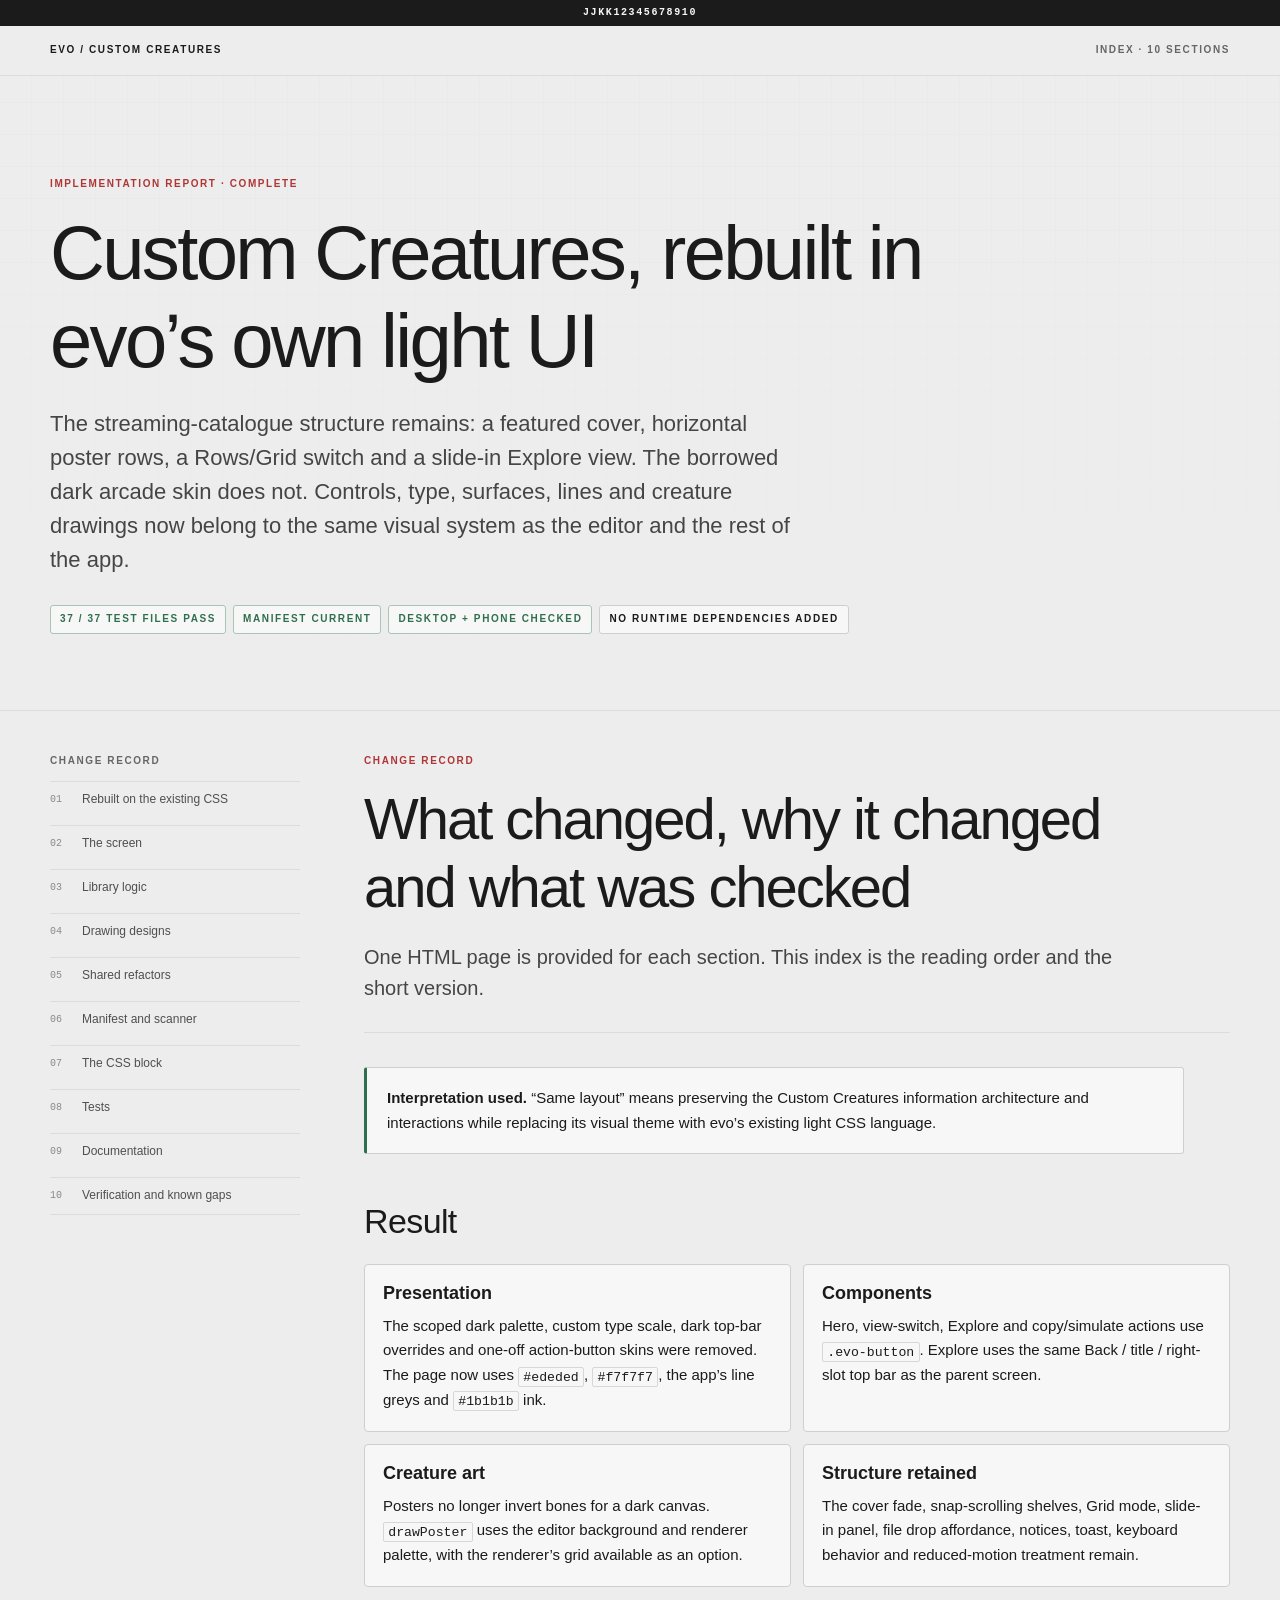
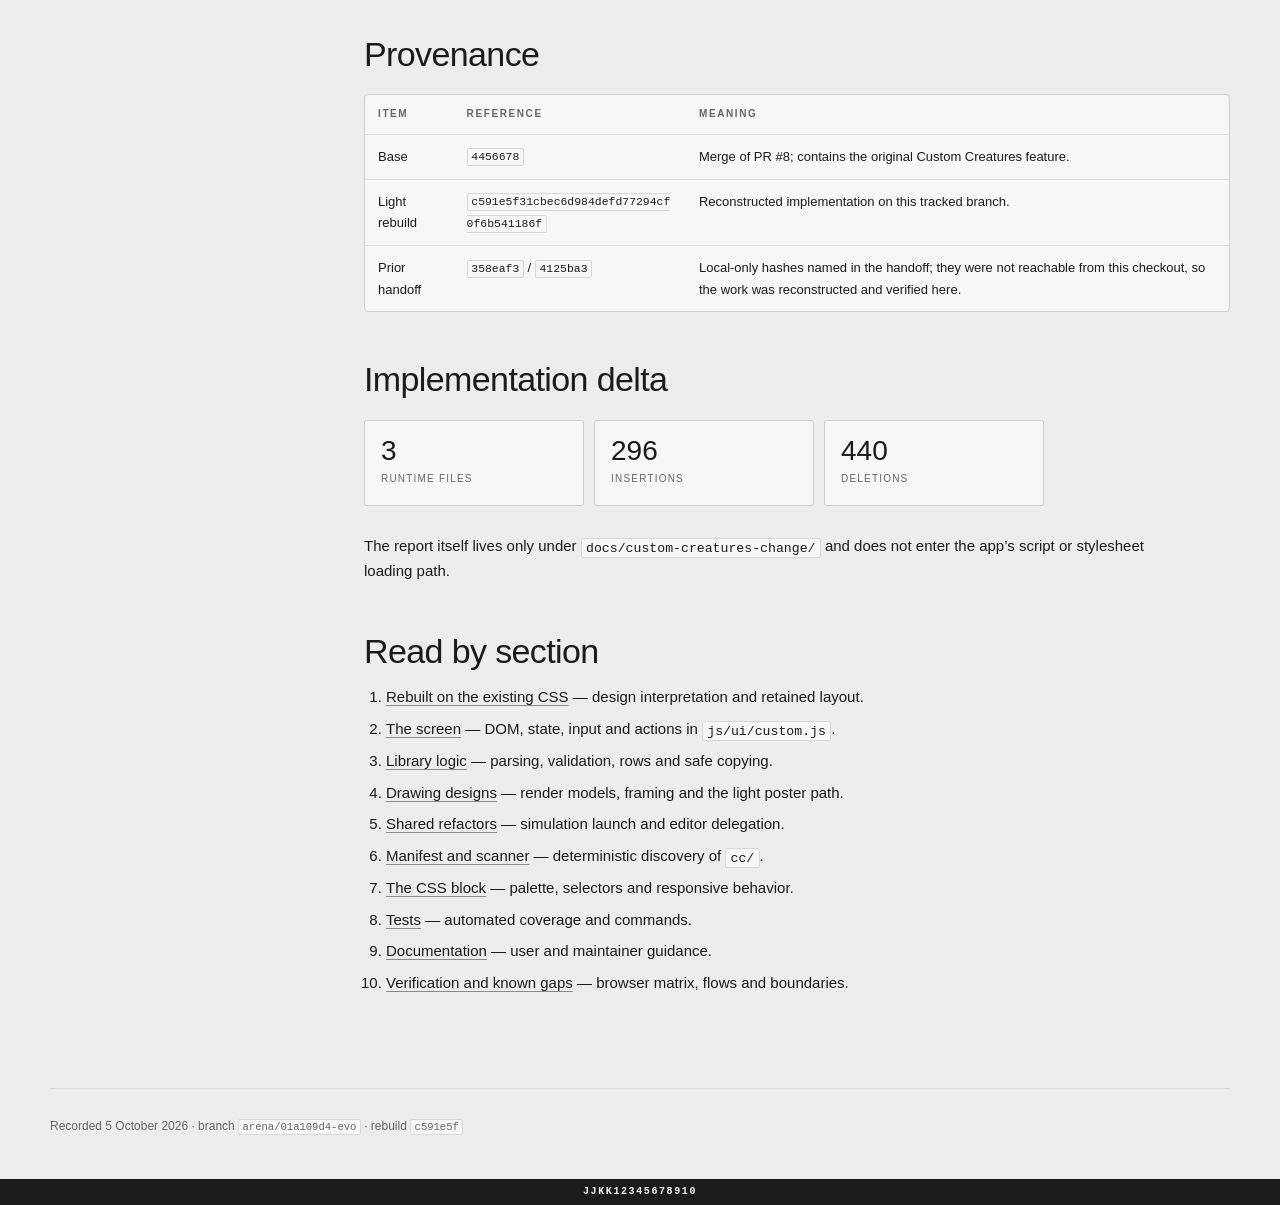
==== docs/custom-creatures-change/index.html @ 7d6d7dc3 "Document the Custom Creatures rebuild by section Co-authored-by: arena-agent <297053741+arena-agent@" ====
<!DOCTYPE html>
<html lang="en">
<head>
  <meta charset="utf-8">
  <meta name="viewport" content="width=device-width, initial-scale=1">
  <meta name="theme-color" content="#ededed">
  <title>Overview — Custom Creatures change record</title>
  <meta name="description" content="Change record for evo's light-theme Custom Creatures rebuild.">
  <link rel="stylesheet" href="report.css">
</head>
<body>
  <div class="marker" data-position="start">jjkk12345678910</div>
  <header class="report-bar">
    <a class="brand" href="index.html">EVO / Custom Creatures</a>
    <span class="report-position">Index · 10 sections</span>
  </header>

<section class="hero">
  <div class="hero-inner">
    <p class="eyebrow">Implementation report · complete</p>
    <h1>Custom Creatures, rebuilt in evo’s own light UI</h1>
    <p class="hero-lead">The streaming-catalogue structure remains: a featured cover, horizontal poster rows, a Rows/Grid switch and a slide-in Explore view. The borrowed dark arcade skin does not. Controls, type, surfaces, lines and creature drawings now belong to the same visual system as the editor and the rest of the app.</p>
    <div class="hero-meta" role="group" aria-label="Status">
      <span class="status pass">37 / 37 test files pass</span>
      <span class="status pass">Manifest current</span>
      <span class="status pass">Desktop + phone checked</span>
      <span class="status">No runtime dependencies added</span>
    </div>
  </div>
</section>
<div class="report-shell">
  <nav class="report-nav" aria-label="Report sections"><p class="kicker">Change record</p><ol><li><a href="01-rebuilt-on-existing-css.html">Rebuilt on the existing CSS</a></li><li><a href="02-custom-screen.html">The screen</a></li><li><a href="03-library-logic.html">Library logic</a></li><li><a href="04-drawing-designs.html">Drawing designs</a></li><li><a href="05-shared-refactors.html">Shared refactors</a></li><li><a href="06-manifest-and-scanner.html">Manifest and scanner</a></li><li><a href="07-css-block.html">The CSS block</a></li><li><a href="08-tests.html">Tests</a></li><li><a href="09-documentation.html">Documentation</a></li><li><a href="10-verification-and-gaps.html">Verification and known gaps</a></li></ol></nav>
  <main class="report-main">
    <section class="section-heading">
      <p class="eyebrow">Change record</p>
      <h1>What changed, why it changed and what was checked</h1>
      <p class="hero-lead">One HTML page is provided for each section. This index is the reading order and the short version.</p>
    </section>

    <div class="callout success">
      <p><strong>Interpretation used.</strong> “Same layout” means preserving the Custom Creatures information architecture and interactions while replacing its visual theme with evo’s existing light CSS language.</p>
    </div>

    <h2>Result</h2>
    <div class="cards">
      <article class="card"><h3>Presentation</h3><p>The scoped dark palette, custom type scale, dark top-bar overrides and one-off action-button skins were removed. The page now uses <code>#ededed</code>, <code>#f7f7f7</code>, the app’s line greys and <code>#1b1b1b</code> ink.</p></article>
      <article class="card"><h3>Components</h3><p>Hero, view-switch, Explore and copy/simulate actions use <code>.evo-button</code>. Explore uses the same Back / title / right-slot top bar as the parent screen.</p></article>
      <article class="card"><h3>Creature art</h3><p>Posters no longer invert bones for a dark canvas. <code>drawPoster</code> uses the editor background and renderer palette, with the renderer’s grid available as an option.</p></article>
      <article class="card"><h3>Structure retained</h3><p>The cover fade, snap-scrolling shelves, Grid mode, slide-in panel, file drop affordance, notices, toast, keyboard behavior and reduced-motion treatment remain.</p></article>
    </div>

    <h2>Provenance</h2>
    <div class="table-wrap"><table>
      <thead><tr><th>Item</th><th>Reference</th><th>Meaning</th></tr></thead>
      <tbody>
        <tr><td>Base</td><td><code>4456678</code></td><td>Merge of PR #8; contains the original Custom Creatures feature.</td></tr>
        <tr><td>Light rebuild</td><td><code>c591e5f31cbec6d984defd77294cf0f6b541186f</code></td><td>Reconstructed implementation on this tracked branch.</td></tr>
        <tr><td>Prior handoff</td><td><code>358eaf3</code> / <code>4125ba3</code></td><td>Local-only hashes named in the handoff; they were not reachable from this checkout, so the work was reconstructed and verified here.</td></tr>
      </tbody>
    </table></div>

    <h2>Implementation delta</h2>
    <div class="change-stats">
      <div class="change-stat"><strong>3</strong><span>runtime files</span></div>
      <div class="change-stat"><strong>296</strong><span>insertions</span></div>
      <div class="change-stat"><strong>440</strong><span>deletions</span></div>
    </div>
    <p>The report itself lives only under <code>docs/custom-creatures-change/</code> and does not enter the app’s script or stylesheet loading path.</p>

    <h2>Read by section</h2>
    <ol>
      <li><a href="01-rebuilt-on-existing-css.html">Rebuilt on the existing CSS</a> — design interpretation and retained layout.</li>
      <li><a href="02-custom-screen.html">The screen</a> — DOM, state, input and actions in <code>js/ui/custom.js</code>.</li>
      <li><a href="03-library-logic.html">Library logic</a> — parsing, validation, rows and safe copying.</li>
      <li><a href="04-drawing-designs.html">Drawing designs</a> — render models, framing and the light poster path.</li>
      <li><a href="05-shared-refactors.html">Shared refactors</a> — simulation launch and editor delegation.</li>
      <li><a href="06-manifest-and-scanner.html">Manifest and scanner</a> — deterministic discovery of <code>cc/</code>.</li>
      <li><a href="07-css-block.html">The CSS block</a> — palette, selectors and responsive behavior.</li>
      <li><a href="08-tests.html">Tests</a> — automated coverage and commands.</li>
      <li><a href="09-documentation.html">Documentation</a> — user and maintainer guidance.</li>
      <li><a href="10-verification-and-gaps.html">Verification and known gaps</a> — browser matrix, flows and boundaries.</li>
    </ol>
  </main>
</div>


  <footer class="page-footer"><p>Recorded 5 October 2026 · branch <code>arena/01a109d4-evo</code> · rebuild <code>c591e5f</code></p></footer>
  <div class="marker" data-position="end">jjkk12345678910</div>
</body>
</html>
---- docs/custom-creatures-change/report.css ----
/* Standalone documentation for the Custom Creatures change record. */
:root {
  color-scheme: light;
  --paper: #ededed;
  --panel: #f7f7f7;
  --ink: #1b1b1b;
  --muted: #666;
  --line: #cfcfcf;
  --soft-line: #dcdcdc;
  --red: #b03636;
  --blue: #1b8ef2;
  --green: #2f6f4e;
  --code: #202020;
}

* {
  box-sizing: border-box;
}

html {
  scroll-behavior: smooth;
}

body {
  margin: 0;
  background: var(--paper);
  color: var(--ink);
  font-family: "Helvetica Neue", Helvetica, Arial, sans-serif;
  font-size: 15px;
  line-height: 1.65;
  -webkit-font-smoothing: antialiased;
}

a {
  color: inherit;
  text-decoration-color: #8b8b8b;
  text-underline-offset: 0.2em;
}

a:hover {
  text-decoration-color: var(--ink);
}

.marker {
  padding: 7px 16px;
  background: var(--ink);
  color: var(--panel);
  font: 600 10px/1.2 "SFMono-Regular", Consolas, monospace;
  letter-spacing: 0.16em;
  text-align: center;
  text-transform: uppercase;
}

.report-bar {
  position: sticky;
  z-index: 20;
  top: 0;
  display: flex;
  align-items: center;
  justify-content: space-between;
  gap: 18px;
  min-height: 50px;
  padding: 9px max(16px, calc((100vw - 1180px) / 2));
  border-bottom: 1px solid var(--soft-line);
  background: rgba(237, 237, 237, 0.96);
  backdrop-filter: blur(10px);
}

.report-bar a {
  text-decoration: none;
}

.brand,
.report-position,
.eyebrow,
.kicker,
.file-label,
th,
.status,
.meta-label {
  font-size: 10px;
  font-weight: 600;
  letter-spacing: 0.16em;
  text-transform: uppercase;
}

.brand {
  white-space: nowrap;
}

.report-position {
  color: var(--muted);
  text-align: right;
}

.hero {
  border-bottom: 1px solid var(--soft-line);
  background:
    linear-gradient(rgba(237, 237, 237, 0.72), var(--paper)),
    repeating-linear-gradient(0deg, transparent 0 31px, rgba(27, 27, 27, 0.055) 31px 32px),
    repeating-linear-gradient(90deg, transparent 0 31px, rgba(27, 27, 27, 0.055) 31px 32px);
}

.hero-inner,
.report-shell,
.page-footer {
  width: min(1180px, calc(100% - 32px));
  margin: 0 auto;
}

.hero-inner {
  padding: clamp(48px, 8vw, 100px) 0 clamp(42px, 6vw, 76px);
}

.eyebrow {
  margin: 0 0 16px;
  color: var(--red);
}

h1,
h2,
h3 {
  line-height: 1.16;
}

h1 {
  max-width: 900px;
  margin: 0;
  font-size: clamp(38px, 7vw, 76px);
  font-weight: 400;
  letter-spacing: -0.035em;
}

.hero-lead {
  max-width: 760px;
  margin: 22px 0 0;
  color: #454545;
  font-size: clamp(17px, 2.2vw, 22px);
  line-height: 1.55;
}

.hero-meta {
  display: flex;
  flex-wrap: wrap;
  gap: 7px;
  margin-top: 28px;
}

.status {
  display: inline-flex;
  align-items: center;
  min-height: 28px;
  padding: 5px 9px;
  border: 1px solid var(--line);
  border-radius: 3px;
  background: var(--panel);
}

.status.pass {
  border-color: #a9c5b6;
  color: var(--green);
}

.status.warn {
  border-color: #d7b4b4;
  color: var(--red);
}

.report-shell {
  display: grid;
  grid-template-columns: 250px minmax(0, 1fr);
  gap: clamp(28px, 5vw, 72px);
  padding: 42px 0 72px;
}

.report-nav {
  align-self: start;
  position: sticky;
  top: 76px;
}

.report-nav .kicker {
  margin: 0 0 12px;
  color: var(--muted);
}

.report-nav ol {
  margin: 0;
  padding: 0;
  list-style: none;
  counter-reset: report-section;
}

.report-nav li {
  counter-increment: report-section;
  border-top: 1px solid var(--soft-line);
}

.report-nav li:last-child {
  border-bottom: 1px solid var(--soft-line);
}

.report-nav a {
  display: grid;
  grid-template-columns: 24px 1fr;
  gap: 8px;
  padding: 9px 0;
  color: #4f4f4f;
  font-size: 12px;
  line-height: 1.35;
  text-decoration: none;
}

.report-nav a::before {
  content: counter(report-section, decimal-leading-zero);
  color: #8a8a8a;
  font: 10px/1.8 "SFMono-Regular", Consolas, monospace;
}

.report-nav a:hover,
.report-nav a[aria-current="page"] {
  color: var(--ink);
}

.report-nav a[aria-current="page"] {
  font-weight: 600;
}

.report-main {
  min-width: 0;
}

.section-heading {
  margin-bottom: 34px;
  padding-bottom: 28px;
  border-bottom: 1px solid var(--soft-line);
}

.section-heading h1 {
  max-width: 820px;
  font-size: clamp(34px, 5vw, 58px);
}

.section-heading .hero-lead {
  font-size: clamp(16px, 2vw, 20px);
}

h2 {
  margin: 48px 0 14px;
  font-size: clamp(24px, 3vw, 34px);
  font-weight: 500;
  letter-spacing: -0.018em;
}

h3 {
  margin: 30px 0 10px;
  font-size: 18px;
  font-weight: 600;
}

p {
  max-width: 780px;
  margin: 0 0 16px;
}

ul,
ol {
  max-width: 780px;
  margin: 0 0 20px;
  padding-left: 22px;
}

li + li {
  margin-top: 7px;
}

strong {
  font-weight: 600;
}

.cards {
  display: grid;
  grid-template-columns: repeat(2, minmax(0, 1fr));
  gap: 12px;
  margin: 22px 0;
}

.card {
  padding: 18px;
  border: 1px solid var(--line);
  border-radius: 4px;
  background: var(--panel);
}

.card h3 {
  margin-top: 0;
}

.card p:last-child,
.card ul:last-child {
  margin-bottom: 0;
}

.callout {
  max-width: 820px;
  margin: 24px 0;
  padding: 18px 20px;
  border: 1px solid var(--line);
  border-left: 3px solid var(--ink);
  border-radius: 3px;
  background: var(--panel);
}

.callout.warning {
  border-left-color: var(--red);
}

.callout.success {
  border-left-color: var(--green);
}

.callout p:last-child {
  margin-bottom: 0;
}

code,
pre {
  font-family: "SFMono-Regular", Consolas, "Liberation Mono", monospace;
}

code {
  padding: 0.12em 0.32em;
  border: 1px solid #d7d7d7;
  border-radius: 2px;
  background: var(--panel);
  font-size: 0.88em;
  overflow-wrap: anywhere;
}

pre {
  max-width: 900px;
  margin: 18px 0 24px;
  padding: 17px 19px;
  overflow-x: auto;
  border-radius: 4px;
  background: var(--code);
  color: #f5f5f5;
  font-size: 12px;
  line-height: 1.6;
}

pre code {
  padding: 0;
  border: 0;
  background: transparent;
  color: inherit;
  font-size: inherit;
}

.table-wrap {
  max-width: 900px;
  margin: 20px 0 28px;
  overflow-x: auto;
  border: 1px solid var(--line);
  border-radius: 4px;
  background: var(--panel);
}

table {
  width: 100%;
  border-collapse: collapse;
  font-size: 13px;
}

th,
td {
  padding: 11px 13px;
  border-bottom: 1px solid var(--soft-line);
  text-align: left;
  vertical-align: top;
}

tr:last-child td {
  border-bottom: 0;
}

th {
  color: var(--muted);
}

.file-list {
  display: grid;
  gap: 7px;
  max-width: 840px;
  margin: 18px 0 26px;
  padding: 0;
  list-style: none;
}

.file-list li {
  display: grid;
  grid-template-columns: minmax(180px, 0.55fr) 1fr;
  gap: 14px;
  margin: 0;
  padding: 10px 12px;
  border: 1px solid var(--soft-line);
  border-radius: 3px;
  background: var(--panel);
  font-size: 12px;
}

.file-list code {
  align-self: start;
  padding: 0;
  border: 0;
  background: transparent;
  color: var(--ink);
  font-weight: 600;
}

.change-stats {
  display: grid;
  grid-template-columns: repeat(3, minmax(0, 1fr));
  gap: 10px;
  max-width: 680px;
  margin: 20px 0 28px;
}

.change-stat {
  padding: 16px;
  border: 1px solid var(--line);
  border-radius: 3px;
  background: var(--panel);
}

.change-stat strong {
  display: block;
  font-size: 28px;
  font-weight: 400;
  line-height: 1;
}

.change-stat span {
  color: var(--muted);
  font-size: 10px;
  letter-spacing: 0.12em;
  text-transform: uppercase;
}

.page-turn {
  display: grid;
  grid-template-columns: repeat(2, minmax(0, 1fr));
  gap: 12px;
  margin-top: 58px;
  padding-top: 20px;
  border-top: 1px solid var(--soft-line);
}

.page-turn a {
  display: block;
  padding: 13px 15px;
  border: 1px solid var(--line);
  border-radius: 3px;
  background: var(--panel);
  text-decoration: none;
}

.page-turn a:last-child {
  text-align: right;
}

.page-turn small {
  display: block;
  color: var(--muted);
  font-size: 9px;
  letter-spacing: 0.14em;
  text-transform: uppercase;
}

.page-footer {
  padding: 28px 0 42px;
  border-top: 1px solid var(--soft-line);
  color: var(--muted);
  font-size: 12px;
}

.page-footer p {
  margin: 0;
}

@media (max-width: 820px) {
  .report-shell {
    grid-template-columns: 1fr;
  }

  .report-nav {
    position: static;
  }

  .report-nav ol {
    columns: 2;
    column-gap: 22px;
  }

  .report-nav li {
    break-inside: avoid;
  }
}

@media (max-width: 560px) {
  .report-position {
    display: none;
  }

  .cards,
  .page-turn,
  .change-stats {
    grid-template-columns: 1fr;
  }

  .file-list li {
    grid-template-columns: 1fr;
    gap: 5px;
  }

  .report-nav ol {
    columns: 1;
  }

  .page-turn a:last-child {
    text-align: left;
  }
}

@media print {
  .report-bar,
  .report-nav,
  .page-turn,
  .marker {
    display: none;
  }

  body {
    background: #fff;
  }

  .report-shell {
    display: block;
    width: 100%;
    padding: 20px 0;
  }

  .hero-inner,
  .page-footer {
    width: 100%;
  }
}
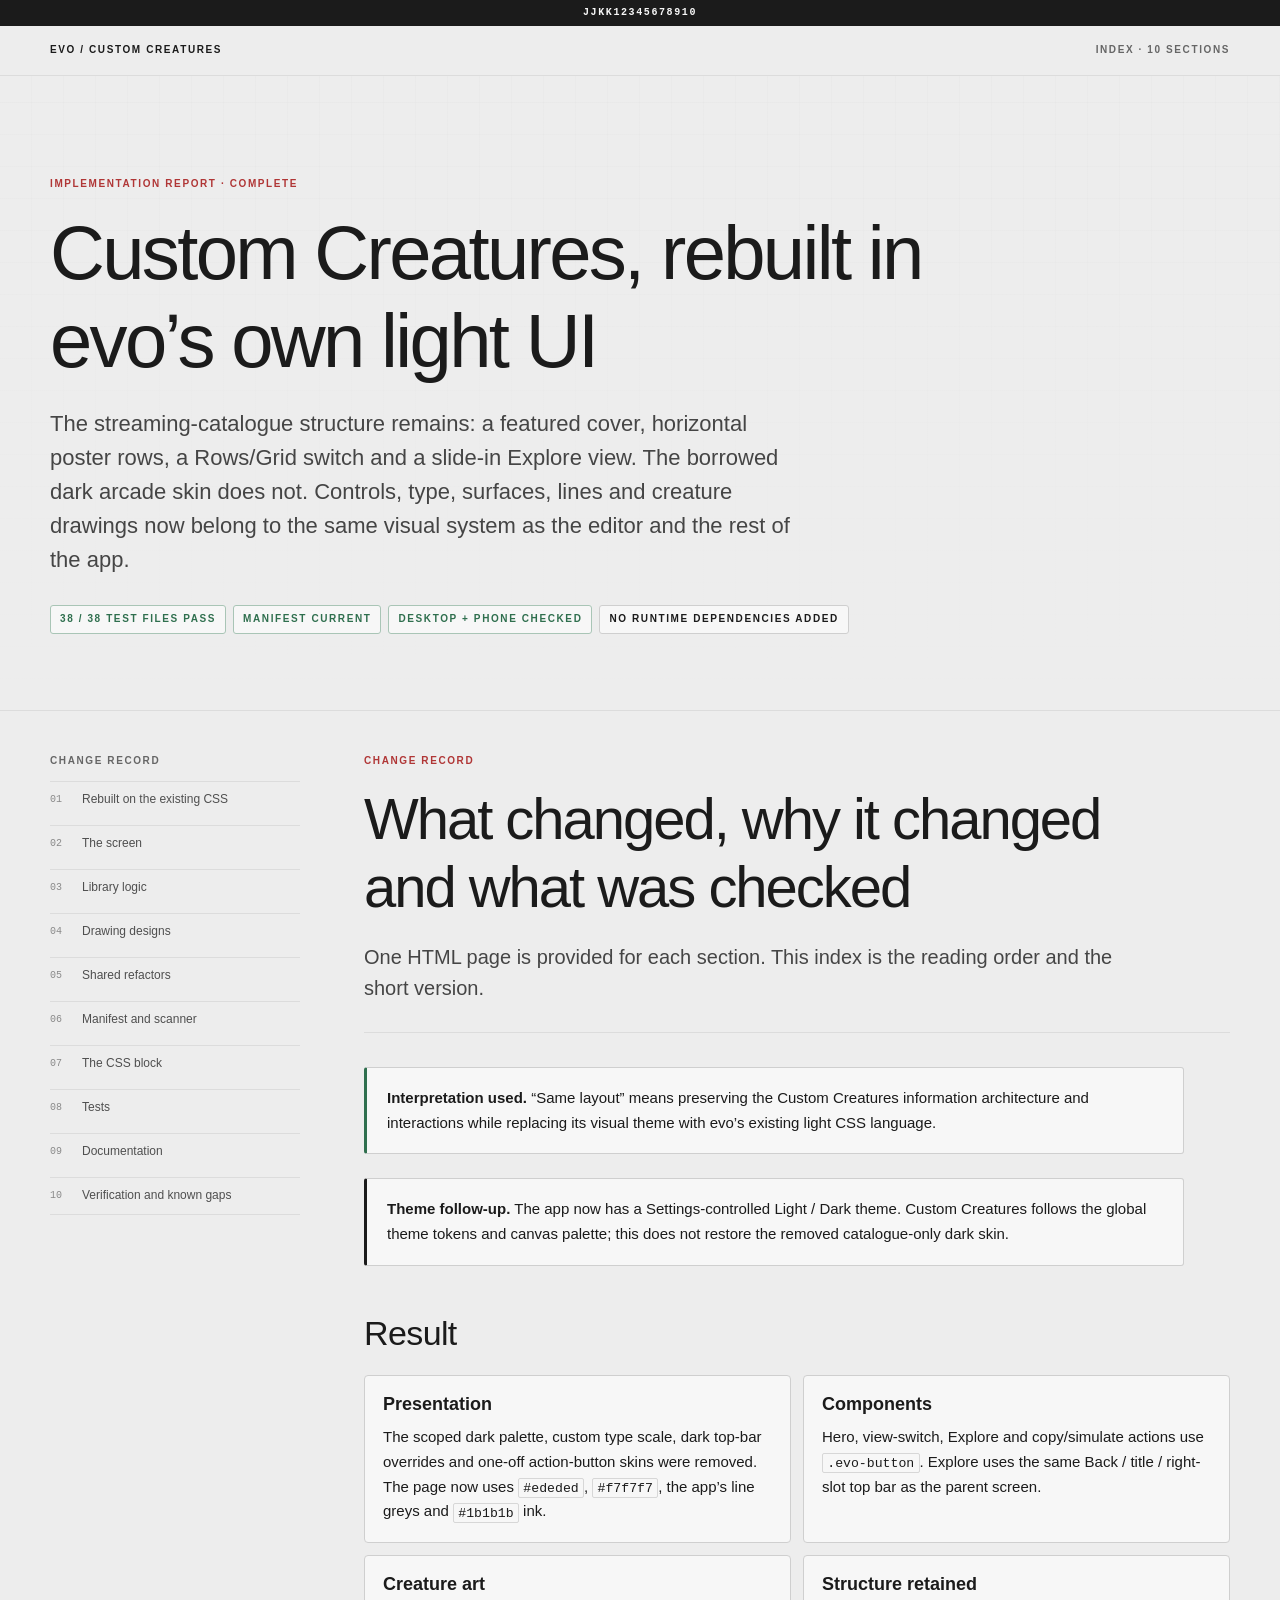
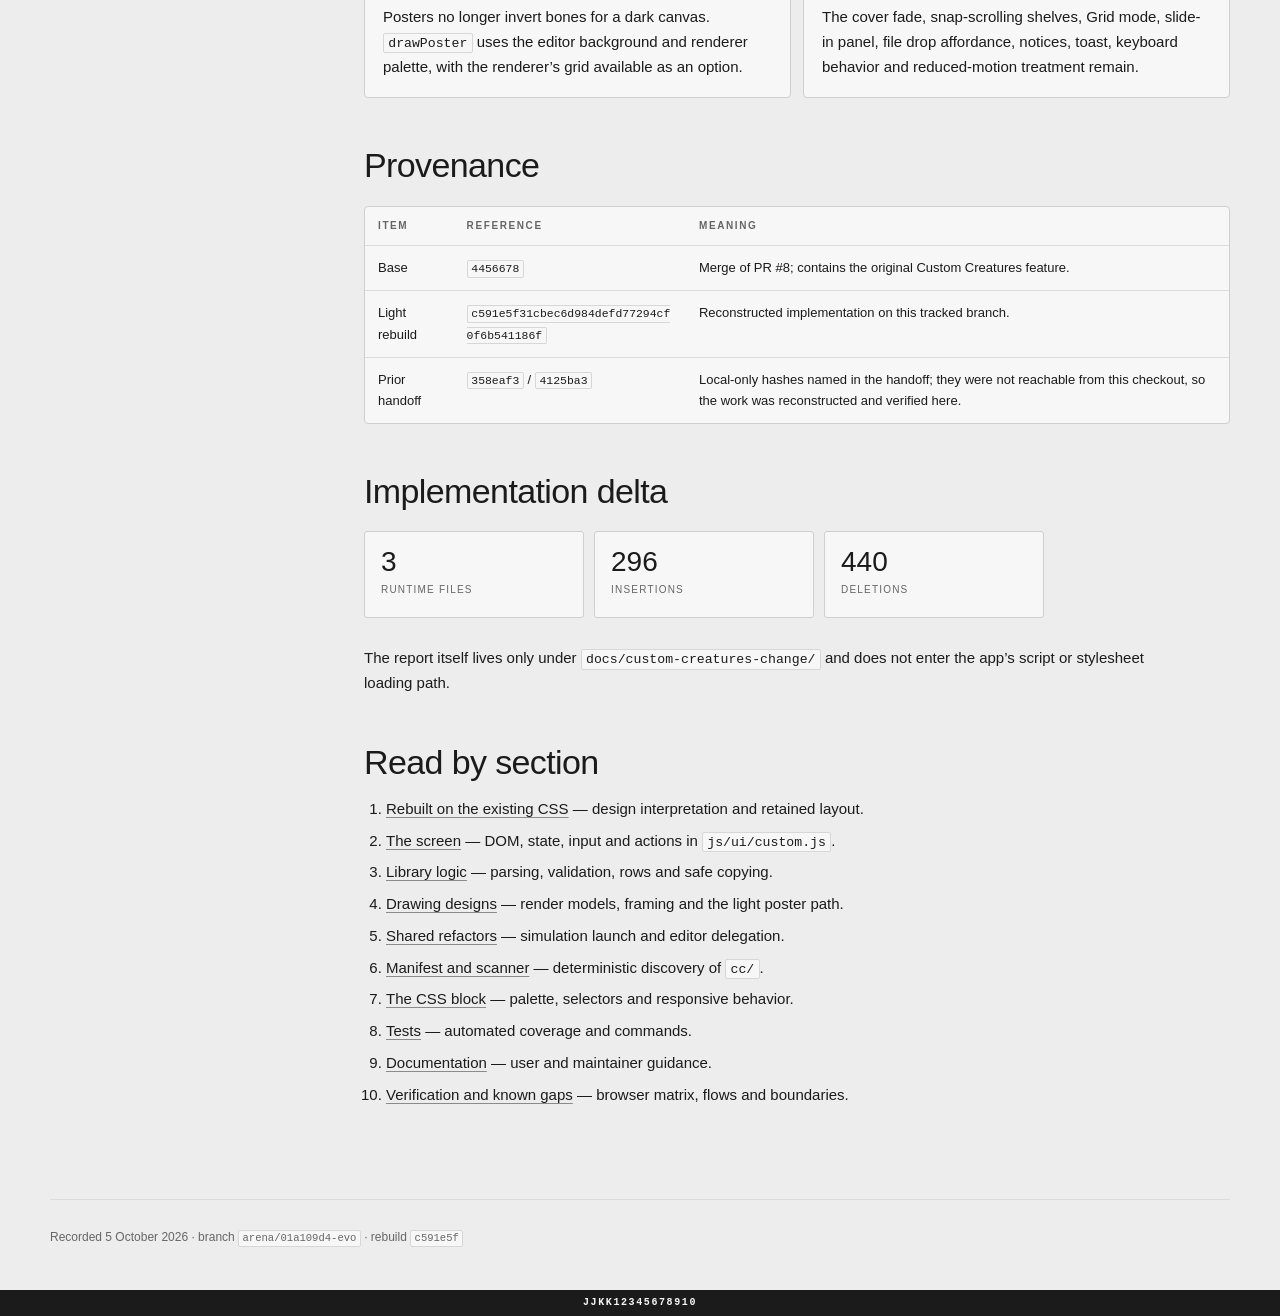
==== commit 631f8109: "Add selectable themes and searchable help Co-authored-by: arena-agent <297053741+arena-agent@users.n" ====
--- a/docs/custom-creatures-change/index.html
+++ b/docs/custom-creatures-change/index.html
@@ -21,7 +21,7 @@
     <h1>Custom Creatures, rebuilt in evo’s own light UI</h1>
     <p class="hero-lead">The streaming-catalogue structure remains: a featured cover, horizontal poster rows, a Rows/Grid switch and a slide-in Explore view. The borrowed dark arcade skin does not. Controls, type, surfaces, lines and creature drawings now belong to the same visual system as the editor and the rest of the app.</p>
     <div class="hero-meta" role="group" aria-label="Status">
-      <span class="status pass">37 / 37 test files pass</span>
+      <span class="status pass">38 / 38 test files pass</span>
       <span class="status pass">Manifest current</span>
       <span class="status pass">Desktop + phone checked</span>
       <span class="status">No runtime dependencies added</span>
@@ -39,6 +39,10 @@
 
     <div class="callout success">
       <p><strong>Interpretation used.</strong> “Same layout” means preserving the Custom Creatures information architecture and interactions while replacing its visual theme with evo’s existing light CSS language.</p>
+    </div>
+
+    <div class="callout">
+      <p><strong>Theme follow-up.</strong> The app now has a Settings-controlled Light / Dark theme. Custom Creatures follows the global theme tokens and canvas palette; this does not restore the removed catalogue-only dark skin.</p>
     </div>
 
     <h2>Result</h2>
